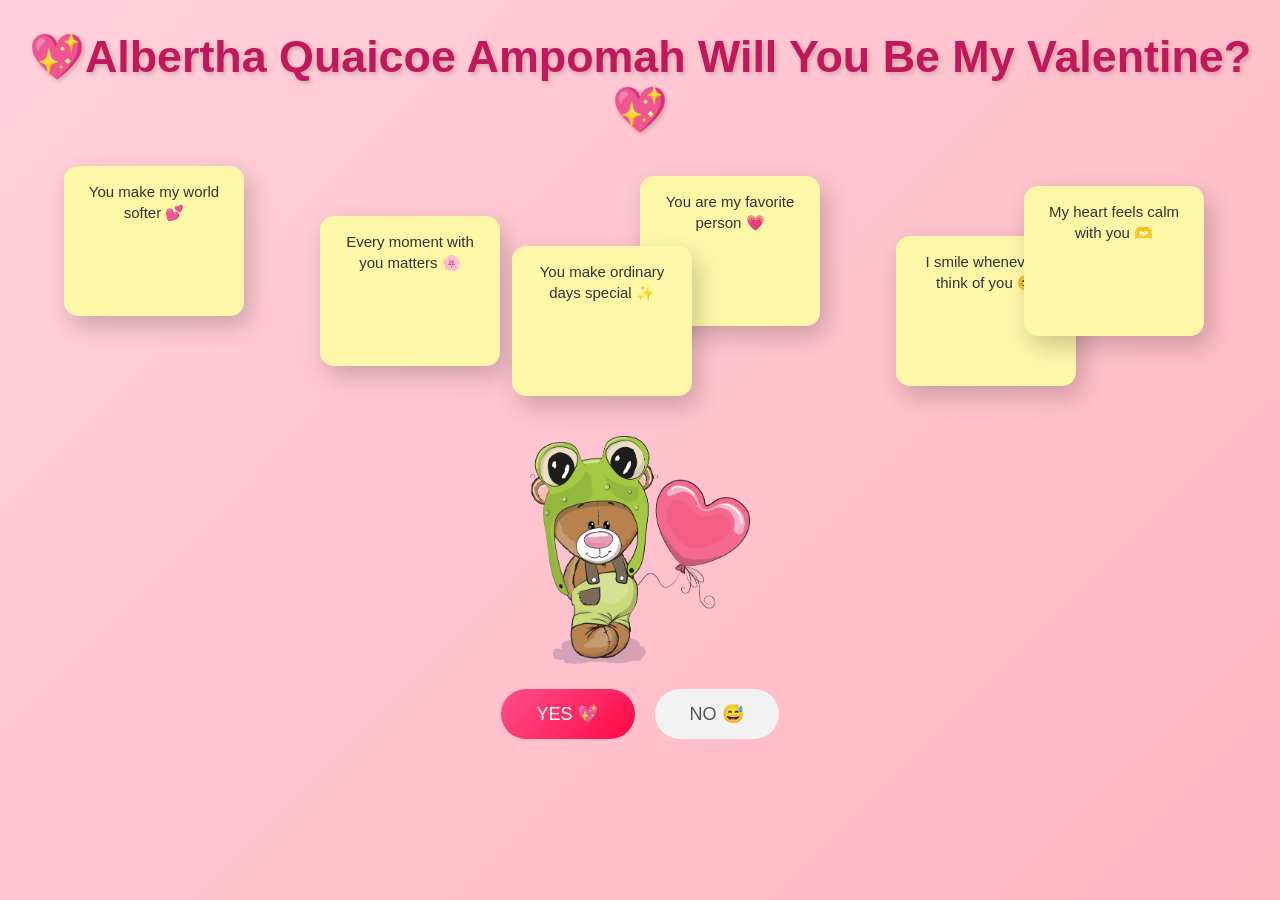
==== index.html @ b5d32a0d "Update and rename index.htm to index.html" ====
<!DOCTYPE html>
<html lang="en">
<head>
    <meta charset="UTF-8">
    <title>Be My Valentine 💗</title>
    <link rel="stylesheet" href="style.css">
</head>
<body>

    <!-- TITLE -->
    <header>
        <h1>💖Albertha Quaicoe Ampomah Will You Be My Valentine? 💖</h1>
    </header>

    <!-- STICKY NOTES -->
    <section class="notes-container" id="notes"></section>

    <!-- TEDDY IMAGE -->
    <div class="teddy">
        <img src="images/teddy.png" alt="Teddy Bear Holding a Flower">
    </div>

    <!-- BUTTON -->
  <div class="ask">
    <button id="yesBtn">YES 💖</button>
    <button id="noBtn">NO 😅</button>
</div>

<div class="bribe-overlay" id="bribeOverlay">
    <div class="bribe-content">
    <img src="images/bribe.jpg" alt="Bribe">
    <p>Waittt 😭 I will give you kenkey oo </p>
</div>

    <script src="script.js"></script>
</body>
</html>
---- style.css ----
/* ===== GLOBAL ===== */
 *{
    box-sizing: border-box;
    margin: 0;
    padding: 0;
}

body {
    font-family: 'Poppins', sans-serif;
    background: linear-gradient(135deg, #ffd1dc, #ffb6c1);
    height: 100vh;
    overflow-x: hidden;
}

/* ===== HEADER ===== */
header {
    width: 100%;
    text-align: center;
    padding: 30px 0 0 0;
    z-index: 10;
    position: relative;
}

header h1 {
    color: #c2185b;
    font-size: 2.8rem;
    text-shadow: 2px 2px 5px rgba(0,0,0,0.2);
}

/* ===== STICKY NOTES ===== */
.notes-container {
    position: relative;
    width: 100%;
    height: 260px;
    margin-top: 20px;
    overflow: visible;
}


.note {
    position: absolute;
    width: 180px;
    height: 150px;
    background: #fff7a8;
    padding: 15px;
    border-radius: 14px;
    box-shadow: 6px 10px 25px rgba(0,0,0,0.2);
    text-align: center;
    animation: floatNote 5s ease-in-out infinite;
    z-index: 2;
}

.note p {
    font-size: 15px;
    color: #333;
    line-height: 1.4;
}


/* Floating animation */
@keyframes floatNote {
    0%, 100% {
        transform: translateY(0) rotate(var(--angle));
    }
    50% {
        transform: translateY(-10px) rotate(var(--angle));
    }
}


.note {
    animation: floatNote 4s ease-in-out infinite;
}

.note:hover {
    transform: scale(1.08) rotate(var(--angle));
    z-index: 5;
}

/* ===== TEDDY IMAGE ===== */
.teddy {
    display: flex;
    justify-content: center;
    margin: 20px auto 10px auto; /* top margin reduced */
    position: relative;
    z-index: 5;
}

.teddy img {
    width: 220px;        /* slightly bigger */
    max-width: 90%;      /* responsive */
    height: auto;
    animation: floatTeddy 4s ease-in-out infinite;
}



@keyframes floatTeddy {
    0%,100% { transform: translateY(0); }
    50% { transform: translateY(-12px); }
}

/* ===== BUTTON ===== */
.ask {
    display: flex;
    gap: 20px;
    justify-content: center;
    margin-top: 25px;
}

/* Buttons */
#yesBtn, #noBtn {
    padding: 14px 35px;
    font-size: 18px;
    border-radius: 35px;
    border: none;
    cursor: pointer;
    transition: all 0.4s ease;
}

#yesBtn {
    background: linear-gradient(135deg, #ff4f8b, #ff0844);
    color: white;
}

#noBtn {
    background: #f2f2f2;
    color: #555;
}

/* Bribe box */
.bribe {
    margin-top: 25px;
    text-align: center;
    animation: fadeIn 0.5s ease;
}

.bribe img {
    width: 200px;
    max-width: 80%;
    border-radius: 20px;
    box-shadow: 0 15px 30px rgba(0,0,0,0.25);
}

.bribe p {
    margin-top: 12px;
    font-size: 18px;
    color: #c2185b;
}

/* Hide by default */
.hidden {
    display: none;
}


/* ===== SUCCESS SCREEN ===== */
.success {
    position: fixed;
    inset: 0;
    background: linear-gradient(135deg, #ff0844, #ffb199);
    display: flex;
    justify-content: center;
    align-items: center;
    color: white;
    font-size: 2.2rem;
    text-align: center;
    z-index: 999;
    animation: fadeIn 1s ease;
}

@keyframes fadeIn {
    from { opacity: 0; }
    to { opacity: 1; }
}
.bribe-overlay {
    position: fixed;
    inset: 0;
    background: rgba(255, 182, 193, 0.92);
    display: none;
    justify-content: center;
    align-items: center;
    z-index: 1000;
}

.bribe-content {
    text-align: center;
    animation: popIn 0.4s ease;
}

.bribe-content img {
    width: 350px;
    max-width: 85%;
    border-radius: 20px;
    box-shadow: 0 15px 35px rgba(0,0,0,0.35);
}

.bribe-content p {
    margin-top: 20px;
    font-size: 1.4rem;
    color: #c2185b;
    font-weight: 600;
}

@keyframes popIn {
    from {
        transform: scale(0.7);
        opacity: 0;
    }
    to {
        transform: scale(1);
        opacity: 1;
    }
}
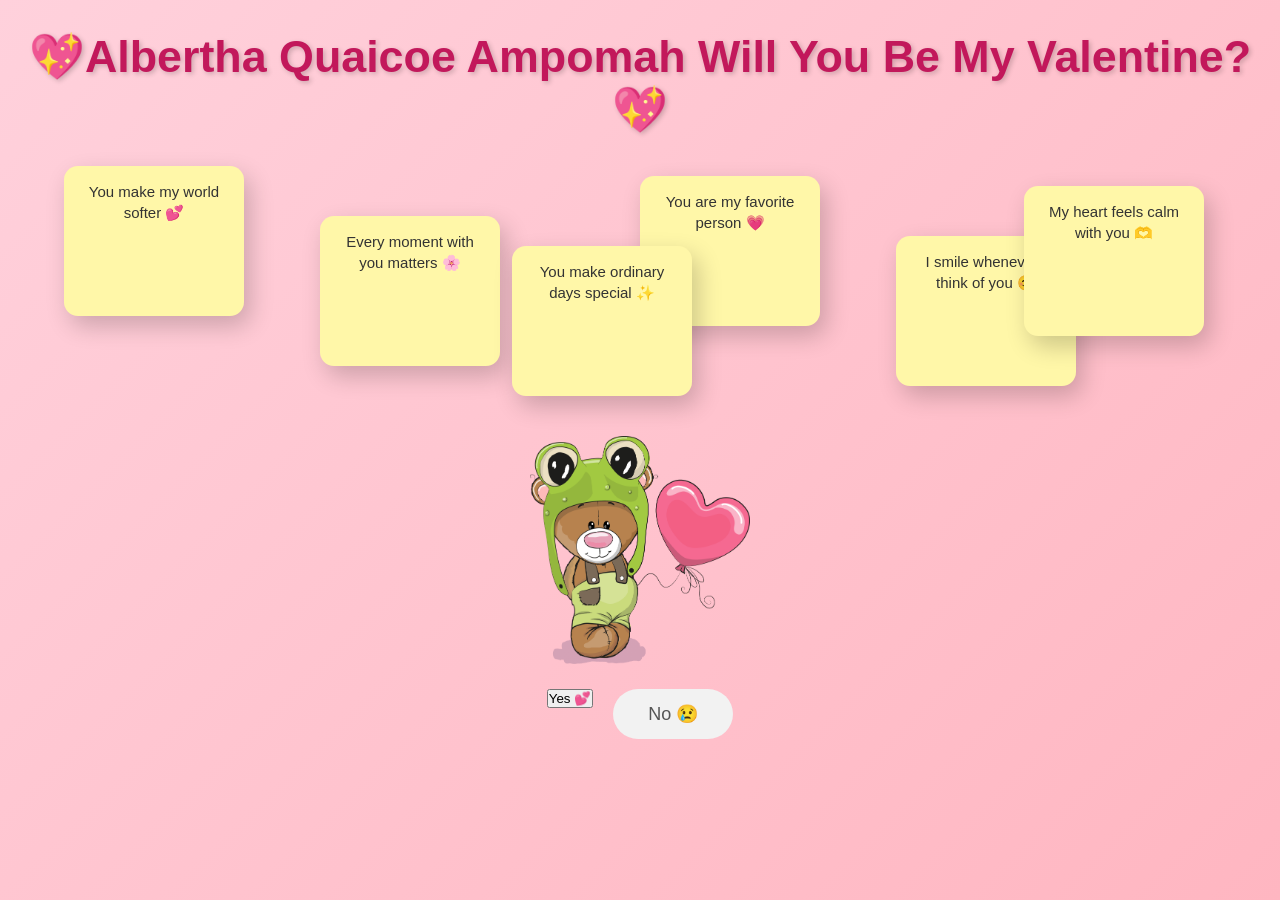
==== commit 6b608de6: "Update index.html" ====
--- a/index.html
+++ b/index.html
@@ -22,9 +22,12 @@
 
     <!-- BUTTON -->
   <div class="ask">
-    <button id="yesBtn">YES 💖</button>
-    <button id="noBtn">NO 😅</button>
+    <a href="love.html" class="yes-link">
+        <button id="valentineBtn">Yes 💕</button>
+    </a>
+    <button id="noBtn">No 😢</button>
 </div>
+
 
 <div class="bribe-overlay" id="bribeOverlay">
     <div class="bribe-content">
@@ -36,3 +39,4 @@
 </body>
 </html>
 
+
--- a/style.css
+++ b/style.css
@@ -211,5 +211,10 @@
         transform: scale(1);
         opacity: 1;
     }
-}
-
+    .yes-link {
+    text-decoration: none;
+}
+
+}
+
+
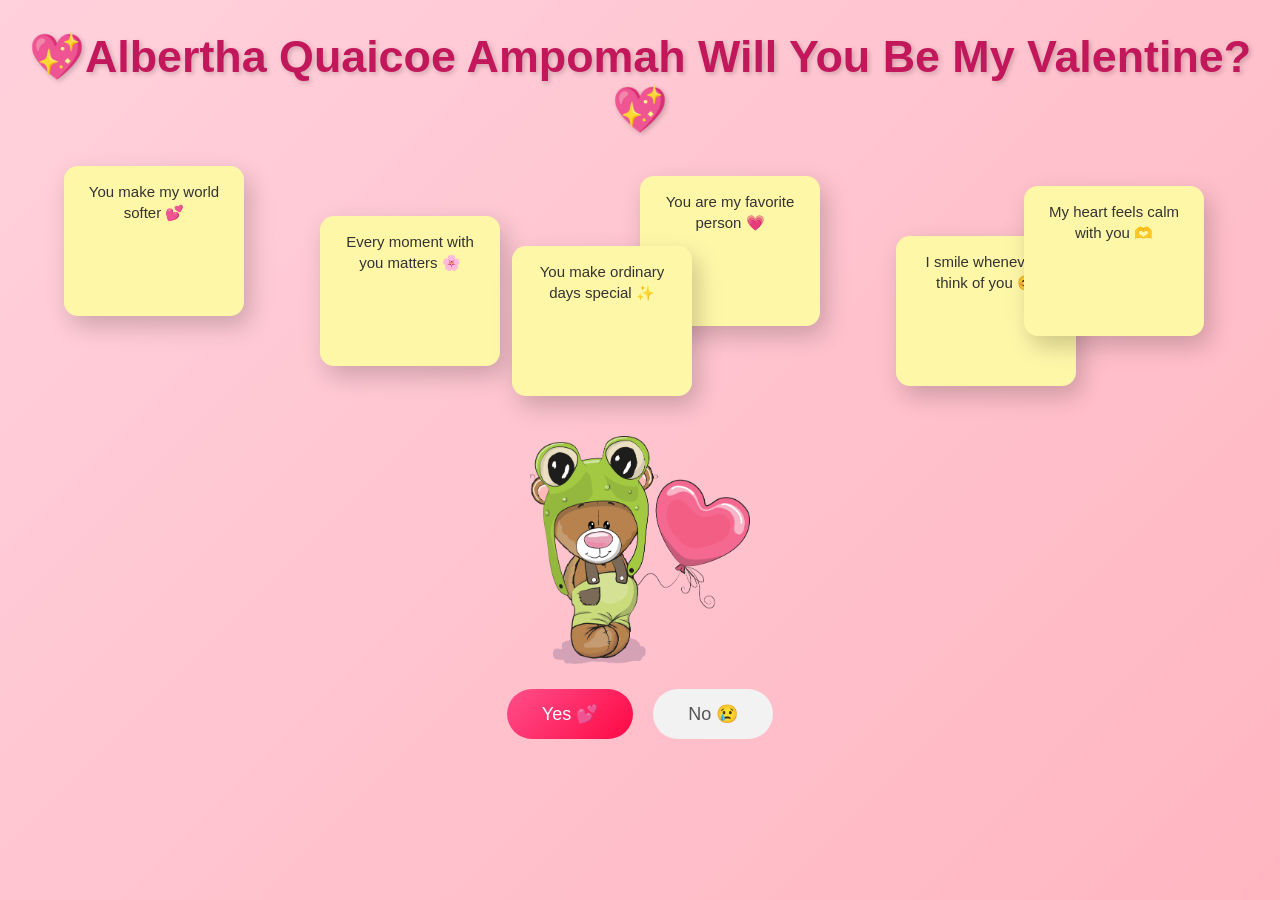
==== commit 09f10e37: "Update index.html" ====
--- a/index.html
+++ b/index.html
@@ -21,9 +21,9 @@
     </div>
 
     <!-- BUTTON -->
-  <div class="ask">
-    <a href="love.html" class="yes-link">
-        <button id="valentineBtn">Yes 💕</button>
+<div class="ask">
+    <a href="love.html" class="btn-link">
+        <button id="yesBtn">Yes 💕</button>
     </a>
     <button id="noBtn">No 😢</button>
 </div>
@@ -40,3 +40,4 @@
 </html>
 
 
+
--- a/style.css
+++ b/style.css
@@ -214,7 +214,49 @@
     .yes-link {
     text-decoration: none;
 }
-
-}
-
-
+/* ===== BUTTONS ===== */
+.ask {
+    display: flex;
+    gap: 20px;
+    justify-content: center;
+    margin-top: 25px;
+}
+
+/* Shared button style */
+button {
+    padding: 14px 35px;
+    font-size: 18px;
+    border-radius: 35px;
+    border: none;
+    cursor: pointer;
+    transition: transform 0.3s;
+    box-shadow: 0 10px 20px rgba(255,0,90,0.45);
+}
+
+/* YES button */
+#yesBtn {
+    background: linear-gradient(135deg, #ff4f8b, #ff0844);
+    color: white;
+}
+
+/* NO button */
+#noBtn {
+    background: #f2f2f2;
+    color: #555;
+}
+
+/* YES inside a link should not inherit link styles */
+.btn-link {
+    text-decoration: none; /* remove underline */
+    display: inline-block; /* ensure it behaves like a block container */
+}
+
+/* Hover effects */
+#yesBtn:hover, #noBtn:hover {
+    transform: scale(1.1);
+}
+
+
+
+
+
